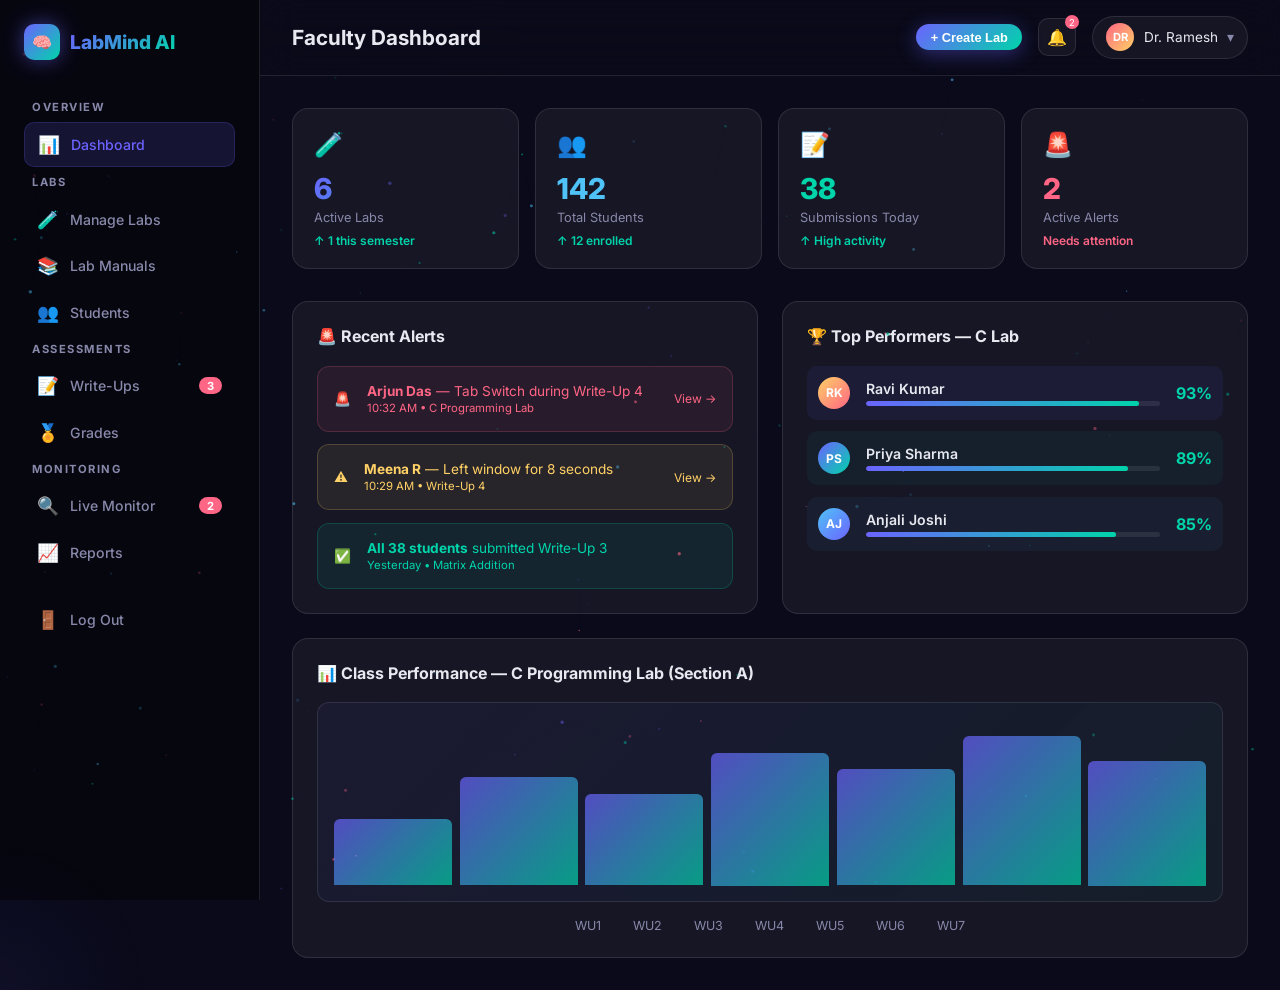
==== dashboard-faculty.html @ 8ea01bf3 "Basic look of the website created" ====
<!DOCTYPE html>
<html lang="en">
<head>
  <meta charset="UTF-8">
  <meta name="viewport" content="width=device-width, initial-scale=1.0">
  <title>Faculty Dashboard — LabMind AI</title>
  <link rel="stylesheet" href="style.css">
  <link rel="icon" href="data:image/svg+xml,<svg xmlns='http://www.w3.org/2000/svg' viewBox='0 0 100 100'><text y='.9em' font-size='90'>👨🏫</text></svg>">
</head>
<body>

<canvas id="particles-bg"></canvas>

<div class="dash-layout">
  <!-- SIDEBAR -->
  <aside class="sidebar" id="sidebar">
    <div class="sidebar-logo">
      <div class="logo-icon">🧠</div>
      <span>LabMind AI</span>
    </div>

    <div class="nav-section">
      <div class="nav-section-label">Overview</div>
      <a href="#" class="nav-item active" onclick="showPage('home')">
        <span class="icon">📊</span> Dashboard
      </a>
    </div>

    <div class="nav-section">
      <div class="nav-section-label">Labs</div>
      <a href="#" class="nav-item" onclick="showPage('labs')">
        <span class="icon">🧪</span> Manage Labs
      </a>
      <a href="#" class="nav-item" onclick="showPage('manual')">
        <span class="icon">📚</span> Lab Manuals
      </a>
      <a href="#" class="nav-item" onclick="showPage('students')">
        <span class="icon">👥</span> Students
      </a>
    </div>

    <div class="nav-section">
      <div class="nav-section-label">Assessments</div>
      <a href="#" class="nav-item" onclick="showPage('writeups')">
        <span class="icon">📝</span> Write-Ups
        <span class="nav-badge">3</span>
      </a>
      <a href="#" class="nav-item" onclick="showPage('grades')">
        <span class="icon">🏅</span> Grades
      </a>
    </div>

    <div class="nav-section">
      <div class="nav-section-label">Monitoring</div>
      <a href="#" class="nav-item" onclick="showPage('monitor')">
        <span class="icon">🔍</span> Live Monitor
        <span class="nav-badge" style="background:var(--danger)">2</span>
      </a>
      <a href="#" class="nav-item" onclick="showPage('reports')">
        <span class="icon">📈</span> Reports
      </a>
    </div>

    <div class="nav-section" style="margin-top:auto;padding-top:1rem">
      <a href="index.html" class="nav-item">
        <span class="icon">🚪</span> Log Out
      </a>
    </div>
  </aside>

  <!-- MAIN -->
  <main class="dash-main">
    <header class="dash-header">
      <div style="display:flex;align-items:center;gap:1rem">
        <h1 id="page-title">Faculty Dashboard</h1>
      </div>
      <div class="header-actions">
        <button class="btn btn-primary btn-sm" onclick="openModal('create-lab-modal')">+ Create Lab</button>
        <div class="notif-btn" onclick="showPage('monitor')">
          🔔<div class="notif-badge">2</div>
        </div>
        <div class="user-chip">
          <div class="user-avatar" style="background:linear-gradient(135deg,#ff6584,#ffd166)">DR</div>
          <span>Dr. Ramesh</span>
          <span style="color:var(--text-muted)">▾</span>
        </div>
      </div>
    </header>

    <div class="dash-content">

      <!-- PAGE: HOME -->
      <div id="page-home" class="page-section">
        <div class="stats-row">
          <div class="stat-card">
            <div class="stat-card-icon">🧪</div>
            <div class="stat-card-val gradient-text">6</div>
            <div class="stat-card-label">Active Labs</div>
            <div class="stat-card-change up">↑ 1 this semester</div>
          </div>
          <div class="stat-card">
            <div class="stat-card-icon">👥</div>
            <div class="stat-card-val" style="color:var(--info)">142</div>
            <div class="stat-card-label">Total Students</div>
            <div class="stat-card-change up">↑ 12 enrolled</div>
          </div>
          <div class="stat-card">
            <div class="stat-card-icon">📝</div>
            <div class="stat-card-val" style="color:var(--success)">38</div>
            <div class="stat-card-label">Submissions Today</div>
            <div class="stat-card-change up">↑ High activity</div>
          </div>
          <div class="stat-card">
            <div class="stat-card-icon">🚨</div>
            <div class="stat-card-val" style="color:var(--danger)">2</div>
            <div class="stat-card-label">Active Alerts</div>
            <div class="stat-card-change down">Needs attention</div>
          </div>
        </div>

        <div class="grid-2">
          <!-- Alerts -->
          <div class="card">
            <div class="card-title">🚨 Recent Alerts</div>
            <div class="alert-list">
              <div class="alert-item err" style="cursor:pointer" onclick="showPage('monitor')">
                <span>🚨</span>
                <div>
                  <strong>Arjun Das</strong> — Tab Switch during Write-Up 4<br>
                  <small>10:32 AM • C Programming Lab</small>
                </div>
                <span style="margin-left:auto;font-size:0.75rem">View →</span>
              </div>
              <div class="alert-item warn" onclick="showPage('monitor')" style="cursor:pointer">
                <span>⚠️</span>
                <div>
                  <strong>Meena R</strong> — Left window for 8 seconds<br>
                  <small>10:29 AM • Write-Up 4</small>
                </div>
                <span style="margin-left:auto;font-size:0.75rem">View →</span>
              </div>
              <div class="alert-item ok">
                <span>✅</span>
                <div>
                  <strong>All 38 students</strong> submitted Write-Up 3<br>
                  <small>Yesterday • Matrix Addition</small>
                </div>
              </div>
            </div>
          </div>

          <!-- Top Performers -->
          <div class="card">
            <div class="card-title">🏆 Top Performers — C Lab</div>
            <div style="display:flex;flex-direction:column;gap:0.7rem">
              <div style="display:flex;align-items:center;gap:1rem;padding:0.7rem;border-radius:10px;background:rgba(108,99,255,0.08)">
                <div style="width:32px;height:32px;border-radius:50%;background:linear-gradient(135deg,#ffd166,#ff6584);display:flex;align-items:center;justify-content:center;font-size:0.75rem;font-weight:700;color:#fff;flex-shrink:0">RK</div>
                <div style="flex:1">
                  <div style="font-size:0.88rem;font-weight:600">Ravi Kumar</div>
                  <div class="progress-bar" style="height:5px;margin-top:4px"><div class="progress-fill" style="width:93%"></div></div>
                </div>
                <strong style="color:var(--success)">93%</strong>
              </div>
              <div style="display:flex;align-items:center;gap:1rem;padding:0.7rem;border-radius:10px;background:rgba(0,212,170,0.05)">
                <div style="width:32px;height:32px;border-radius:50%;background:linear-gradient(135deg,#6c63ff,#00d4aa);display:flex;align-items:center;justify-content:center;font-size:0.75rem;font-weight:700;color:#fff;flex-shrink:0">PS</div>
                <div style="flex:1">
                  <div style="font-size:0.88rem;font-weight:600">Priya Sharma</div>
                  <div class="progress-bar" style="height:5px;margin-top:4px"><div class="progress-fill" style="width:89%"></div></div>
                </div>
                <strong style="color:var(--success)">89%</strong>
              </div>
              <div style="display:flex;align-items:center;gap:1rem;padding:0.7rem;border-radius:10px;background:rgba(79,195,247,0.05)">
                <div style="width:32px;height:32px;border-radius:50%;background:linear-gradient(135deg,#4fc3f7,#6c63ff);display:flex;align-items:center;justify-content:center;font-size:0.75rem;font-weight:700;color:#fff;flex-shrink:0">AJ</div>
                <div style="flex:1">
                  <div style="font-size:0.88rem;font-weight:600">Anjali Joshi</div>
                  <div class="progress-bar" style="height:5px;margin-top:4px"><div class="progress-fill" style="width:85%"></div></div>
                </div>
                <strong style="color:var(--success)">85%</strong>
              </div>
            </div>
          </div>
        </div>

        <!-- Class Chart -->
        <div class="card">
          <div class="card-title">📊 Class Performance — C Programming Lab (Section A)</div>
          <div class="chart-placeholder" id="home-chart"></div>
          <div style="display:flex;justify-content:center;gap:2rem;margin-top:1rem;font-size:0.78rem;color:var(--text-muted)">
            <span>WU1</span><span>WU2</span><span>WU3</span><span>WU4</span><span>WU5</span><span>WU6</span><span>WU7</span>
          </div>
        </div>
      </div>

      <!-- PAGE: LABS -->
      <div id="page-labs" class="page-section" style="display:none">
        <div style="display:flex;justify-content:flex-end;margin-bottom:1rem">
          <button class="btn btn-primary" onclick="openModal('create-lab-modal')">+ Create New Lab</button>
        </div>
        <div style="display:grid;grid-template-columns:repeat(auto-fill,minmax(290px,1fr));gap:1.5rem">
          <div class="lab-card">
            <div style="position:absolute;top:0;left:0;right:0;height:3px;background:linear-gradient(90deg,#6c63ff,#00d4aa)"></div>
            <div class="lab-card-icon">⚙️</div>
            <h3>C Programming Lab</h3>
            <p>Section A — 42 students enrolled</p>
            <div class="lab-card-meta">
              <span class="tag tag-green">Active</span>
              <span class="tag tag-purple">10 Programs</span>
              <span class="tag tag-blue">4 Write-Ups</span>
            </div>
            <div style="display:flex;gap:0.5rem;margin-top:0.8rem">
              <button class="btn btn-outline btn-sm" onclick="showToast('Opening lab settings...','info')">⚙️ Manage</button>
              <button class="btn btn-secondary btn-sm" onclick="showPage('monitor')">👁️ Monitor</button>
            </div>
          </div>
          <div class="lab-card">
            <div style="position:absolute;top:0;left:0;right:0;height:3px;background:linear-gradient(90deg,#00d4aa,#4fc3f7)"></div>
            <div class="lab-card-icon">🌳</div>
            <h3>Data Structures Lab</h3>
            <p>Section A — 38 students enrolled</p>
            <div class="lab-card-meta">
              <span class="tag tag-green">Active</span>
              <span class="tag tag-purple">12 Programs</span>
              <span class="tag tag-blue">3 Write-Ups</span>
            </div>
            <div style="display:flex;gap:0.5rem;margin-top:0.8rem">
              <button class="btn btn-outline btn-sm" onclick="showToast('Opening lab settings...','info')">⚙️ Manage</button>
              <button class="btn btn-secondary btn-sm" onclick="showPage('monitor')">👁️ Monitor</button>
            </div>
          </div>
          <div class="lab-card">
            <div style="position:absolute;top:0;left:0;right:0;height:3px;background:linear-gradient(90deg,#ff6584,#ffd166)"></div>
            <div class="lab-card-icon">🤖</div>
            <h3>Machine Learning Lab</h3>
            <p>Section B — 35 students enrolled</p>
            <div class="lab-card-meta">
              <span class="tag tag-yellow">Upcoming</span>
              <span class="tag tag-purple">8 Programs</span>
            </div>
            <div style="display:flex;gap:0.5rem;margin-top:0.8rem">
              <button class="btn btn-outline btn-sm" onclick="showToast('Opening lab settings...','info')">⚙️ Manage</button>
              <button class="btn btn-secondary btn-sm" onclick="showPage('monitor')">👁️ Monitor</button>
            </div>
          </div>
          <div class="lab-card" onclick="openModal('create-lab-modal')" style="border-style:dashed;display:flex;flex-direction:column;align-items:center;justify-content:center;text-align:center;min-height:200px;cursor:pointer">
            <div style="font-size:2.5rem;margin-bottom:0.8rem;opacity:0.4">+</div>
            <p style="color:var(--text-muted);font-size:0.9rem">Create New Lab</p>
          </div>
        </div>
      </div>

      <!-- PAGE: MANUAL -->
      <div id="page-manual" class="page-section" style="display:none">
        <div class="card" style="margin-bottom:1.5rem">
          <div class="card-title">📚 Lab Manual — C Programming</div>
          <div style="margin-bottom:1rem;display:flex;gap:0.8rem">
            <button class="btn btn-primary btn-sm" onclick="showToast('Upload dialog opened','info')">📤 Upload Manual PDF</button>
            <button class="btn btn-outline btn-sm" onclick="openModal('add-program-modal')">+ Add Program</button>
          </div>
          <div class="table-container">
            <table>
              <thead>
                <tr><th>#</th><th>Program Title</th><th>Objective</th><th>Test Cases</th><th>Reference</th><th>Actions</th></tr>
              </thead>
              <tbody>
                <tr>
                  <td>1</td><td>Factorial</td><td>Compute n!</td>
                  <td><span class="badge badge-success">5 cases</span></td>
                  <td><span class="badge badge-purple">Available</span></td>
                  <td><button class="btn btn-outline btn-sm" onclick="showToast('Editing program...','info')">Edit</button></td>
                </tr>
                <tr>
                  <td>2</td><td>Fibonacci Series</td><td>Print first n terms</td>
                  <td><span class="badge badge-success">4 cases</span></td>
                  <td><span class="badge badge-purple">Available</span></td>
                  <td><button class="btn btn-outline btn-sm" onclick="showToast('Editing program...','info')">Edit</button></td>
                </tr>
                <tr>
                  <td>3</td><td>Matrix Addition</td><td>Add two matrices</td>
                  <td><span class="badge badge-success">3 cases</span></td>
                  <td><span class="badge badge-purple">Available</span></td>
                  <td><button class="btn btn-outline btn-sm" onclick="showToast('Editing program...','info')">Edit</button></td>
                </tr>
                <tr>
                  <td>4</td><td>Sorting Algorithms</td><td>Bubble, Selection sort</td>
                  <td><span class="badge badge-warning">2 cases</span></td>
                  <td><span class="badge badge-purple">Available</span></td>
                  <td><button class="btn btn-outline btn-sm" onclick="showToast('Editing program...','info')">Edit</button></td>
                </tr>
              </tbody>
            </table>
          </div>
        </div>
      </div>

      <!-- PAGE: STUDENTS -->
      <div id="page-students" class="page-section" style="display:none">
        <div style="display:flex;justify-content:space-between;align-items:center;margin-bottom:1rem">
          <div style="display:flex;gap:0.5rem">
            <select class="form-control" style="width:200px" onchange="showToast('Filtering students...','info')">
              <option>All Labs</option>
              <option>C Programming Lab</option>
              <option>Data Structures Lab</option>
            </select>
          </div>
          <button class="btn btn-outline btn-sm" onclick="showToast('Exporting student data...','info')">📥 Export</button>
        </div>
        <div class="card">
          <div class="card-title">👥 Student List — All Labs</div>
          <div class="table-container">
            <table>
              <thead>
                <tr><th>Student</th><th>Roll No</th><th>Lab</th><th>Programs Done</th><th>Avg Score</th><th>Last Active</th><th>Status</th></tr>
              </thead>
              <tbody>
                <tr>
                  <td><div style="display:flex;align-items:center;gap:0.6rem">
                    <div style="width:28px;height:28px;border-radius:50%;background:var(--gradient);display:flex;align-items:center;justify-content:center;font-size:0.68rem;font-weight:700;color:#fff;flex-shrink:0">RK</div>
                    Ravi Kumar</div></td>
                  <td>CS001</td><td>C Programming</td><td>8/10</td>
                  <td><strong style="color:var(--success)">87%</strong></td>
                  <td>Today</td>
                  <td><span class="badge badge-success">Active</span></td>
                </tr>
                <tr>
                  <td><div style="display:flex;align-items:center;gap:0.6rem">
                    <div style="width:28px;height:28px;border-radius:50%;background:linear-gradient(135deg,#ff6584,#ffd166);display:flex;align-items:center;justify-content:center;font-size:0.68rem;font-weight:700;color:#fff;flex-shrink:0">PS</div>
                    Priya Sharma</div></td>
                  <td>CS002</td><td>C Programming</td><td>9/10</td>
                  <td><strong style="color:var(--success)">89%</strong></td>
                  <td>Today</td>
                  <td><span class="badge badge-success">Active</span></td>
                </tr>
                <tr>
                  <td><div style="display:flex;align-items:center;gap:0.6rem">
                    <div style="width:28px;height:28px;border-radius:50%;background:linear-gradient(135deg,#ffd166,#4fc3f7);display:flex;align-items:center;justify-content:center;font-size:0.68rem;font-weight:700;color:#fff;flex-shrink:0">AD</div>
                    Arjun Das</div></td>
                  <td>CS003</td><td>C Programming</td><td>5/10</td>
                  <td><strong style="color:var(--warning)">62%</strong></td>
                  <td>Today</td>
                  <td><span class="badge badge-danger">Alert</span></td>
                </tr>
                <tr>
                  <td><div style="display:flex;align-items:center;gap:0.6rem">
                    <div style="width:28px;height:28px;border-radius:50%;background:linear-gradient(135deg,#4fc3f7,#6c63ff);display:flex;align-items:center;justify-content:center;font-size:0.68rem;font-weight:700;color:#fff;flex-shrink:0">MR</div>
                    Meena R</div></td>
                  <td>CS004</td><td>C Programming</td><td>7/10</td>
                  <td><strong style="color:var(--warning)">74%</strong></td>
                  <td>Today</td>
                  <td><span class="badge badge-warning">Warning</span></td>
                </tr>
              </tbody>
            </table>
          </div>
        </div>
      </div>

      <!-- PAGE: WRITE-UPS -->
      <div id="page-writeups" class="page-section" style="display:none">
        <div style="display:flex;justify-content:flex-end;margin-bottom:1rem">
          <button class="btn btn-primary" onclick="openModal('create-writeup-modal')">+ Schedule Write-Up</button>
        </div>
        <div class="card">
          <div class="card-title">📝 Write-Up Management</div>
          <div class="table-container">
            <table>
              <thead>
                <tr><th>#</th><th>Title</th><th>Lab</th><th>Duration</th><th>Marks</th><th>Submissions</th><th>Status</th><th>Actions</th></tr>
              </thead>
              <tbody>
                <tr>
                  <td>1</td><td>Factorial Program</td><td>C Programming</td><td>15 min</td><td>10</td>
                  <td>42/42</td><td><span class="badge badge-success">Completed</span></td>
                  <td><button class="btn btn-outline btn-sm" onclick="showPage('grades')">Results</button></td>
                </tr>
                <tr>
                  <td>2</td><td>Fibonacci Series</td><td>C Programming</td><td>15 min</td><td>10</td>
                  <td>41/42</td><td><span class="badge badge-success">Completed</span></td>
                  <td><button class="btn btn-outline btn-sm" onclick="showPage('grades')">Results</button></td>
                </tr>
                <tr>
                  <td>3</td><td>Matrix Addition</td><td>C Programming</td><td>20 min</td><td>10</td>
                  <td>38/42</td><td><span class="badge badge-success">Completed</span></td>
                  <td><button class="btn btn-outline btn-sm" onclick="showPage('grades')">Results</button></td>
                </tr>
                <tr>
                  <td>4</td><td>Sorting Algorithms</td><td>C Programming</td><td>20 min</td><td>10</td>
                  <td>15/42</td><td><span class="badge badge-danger">Live Now 🔴</span></td>
                  <td><button class="btn btn-danger btn-sm" onclick="showPage('monitor')">Monitor</button></td>
                </tr>
              </tbody>
            </table>
          </div>
        </div>
      </div>

      <!-- PAGE: GRADES -->
      <div id="page-grades" class="page-section" style="display:none">
        <div class="stats-row" style="margin-bottom:1.5rem">
          <div class="stat-card">
            <div class="stat-card-icon">📊</div>
            <div class="stat-card-val gradient-text">78%</div>
            <div class="stat-card-label">Class Average</div>
          </div>
          <div class="stat-card">
            <div class="stat-card-icon">🏆</div>
            <div class="stat-card-val" style="color:var(--success)">9.3</div>
            <div class="stat-card-label">Highest Score</div>
          </div>
          <div class="stat-card">
            <div class="stat-card-icon">📉</div>
            <div class="stat-card-val" style="color:var(--danger)">4.1</div>
            <div class="stat-card-label">Lowest Score</div>
          </div>
          <div class="stat-card">
            <div class="stat-card-icon">✅</div>
            <div class="stat-card-val" style="color:var(--info)">38</div>
            <div class="stat-card-label">Total Graded</div>
          </div>
        </div>
        <div class="card">
          <div class="card-title" style="justify-content:space-between">
            🏅 Grade Sheet — Write-Up 3
            <button class="btn btn-outline btn-sm" onclick="showToast('Exporting grades...','info')">📥 Export CSV</button>
          </div>
          <div class="table-container">
            <table>
              <thead>
                <tr><th>Student</th><th>Roll No</th><th>Compilation</th><th>Output</th><th>Logic</th><th>Total</th><th>Grade</th></tr>
              </thead>
              <tbody>
                <tr>
                  <td>Ravi Kumar</td><td>CS001</td>
                  <td><span class="badge badge-success">3/3</span></td>
                  <td><span class="badge badge-success">4/4</span></td>
                  <td><span class="badge badge-success">3/3</span></td>
                  <td><strong style="color:var(--success)">10/10</strong></td>
                  <td><span class="badge badge-success">A+</span></td>
                </tr>
                <tr>
                  <td>Priya Sharma</td><td>CS002</td>
                  <td><span class="badge badge-success">3/3</span></td>
                  <td><span class="badge badge-success">3/4</span></td>
                  <td><span class="badge badge-success">3/3</span></td>
                  <td><strong style="color:var(--success)">9/10</strong></td>
                  <td><span class="badge badge-success">A</span></td>
                </tr>
                <tr>
                  <td>Arjun Das</td><td>CS003</td>
                  <td><span class="badge badge-warning">2/3</span></td>
                  <td><span class="badge badge-warning">2/4</span></td>
                  <td><span class="badge badge-warning">2/3</span></td>
                  <td><strong style="color:var(--warning)">6/10</strong></td>
                  <td><span class="badge badge-warning">C</span></td>
                </tr>
                <tr>
                  <td>Meena R</td><td>CS004</td>
                  <td><span class="badge badge-success">3/3</span></td>
                  <td><span class="badge badge-success">3/4</span></td>
                  <td><span class="badge badge-warning">2/3</span></td>
                  <td><strong>8/10</strong></td>
                  <td><span class="badge badge-info">B+</span></td>
                </tr>
              </tbody>
            </table>
          </div>
        </div>
      </div>

      <!-- PAGE: MONITOR -->
      <div id="page-monitor" class="page-section" style="display:none">
        <div class="exam-banner">
          <div class="exam-banner-dot"></div>
          <strong>Write-Up 4 IN PROGRESS</strong> — Sorting Algorithms &nbsp;|&nbsp;
          <span style="color:var(--warning)" id="faculty-timer">⏱ 14:20 remaining</span>
          <span style="margin-left:auto">15/42 submitted</span>
        </div>

        <div class="stats-row" style="margin-bottom:1.5rem">
          <div class="stat-card">
            <div class="stat-card-icon">🟢</div>
            <div class="stat-card-val" style="color:var(--success)">42</div>
            <div class="stat-card-label">Online Now</div>
          </div>
          <div class="stat-card">
            <div class="stat-card-icon">✅</div>
            <div class="stat-card-val" style="color:var(--info)">15</div>
            <div class="stat-card-label">Submitted</div>
          </div>
          <div class="stat-card">
            <div class="stat-card-icon">🚨</div>
            <div class="stat-card-val" style="color:var(--danger)">2</div>
            <div class="stat-card-label">Alerts</div>
          </div>
          <div class="stat-card">
            <div class="stat-card-icon">⌨️</div>
            <div class="stat-card-val" style="color:var(--primary)">25</div>
            <div class="stat-card-label">Coding Now</div>
          </div>
        </div>

        <div class="grid-2">
          <div class="card">
            <div class="card-title">🚨 Activity Alerts</div>
            <div class="alert-list">
              <div class="alert-item err">
                <span>🚨</span>
                <div>
                  <strong>Arjun Das (CS003)</strong><br>
                  Tab switch detected — 3 times<br>
                  <small>10:32 AM, 10:35 AM, 10:41 AM</small>
                </div>
                <div style="margin-left:auto;display:flex;gap:0.4rem;flex-direction:column">
                  <button class="btn btn-danger btn-sm" onclick="showToast('Warning sent to Arjun Das','info')">Warn</button>
                  <button class="btn btn-outline btn-sm" onclick="showToast('Dismissed alert','info')">Dismiss</button>
                </div>
              </div>
              <div class="alert-item warn">
                <span>⚠️</span>
                <div>
                  <strong>Meena R (CS004)</strong><br>
                  Left exam window — 8 seconds<br>
                  <small>10:29 AM</small>
                </div>
                <div style="margin-left:auto;display:flex;gap:0.4rem;flex-direction:column">
                  <button class="btn btn-outline btn-sm" onclick="showToast('Dismissed alert','info')">Dismiss</button>
                </div>
              </div>
            </div>
          </div>

          <div class="card">
            <div class="card-title">👁️ Live Student Status</div>
            <div style="display:flex;flex-direction:column;gap:0.6rem;max-height:280px;overflow-y:auto">
              <div style="display:flex;align-items:center;gap:0.8rem;padding:0.6rem;border-radius:8px;background:rgba(0,212,170,0.06)">
                <div style="width:8px;height:8px;border-radius:50%;background:#00d4aa;flex-shrink:0;animation:blink 2s infinite"></div>
                <span style="font-size:0.85rem">Ravi Kumar</span>
                <span class="badge badge-success" style="margin-left:auto">Coding</span>
              </div>
              <div style="display:flex;align-items:center;gap:0.8rem;padding:0.6rem;border-radius:8px;background:rgba(79,195,247,0.06)">
                <div style="width:8px;height:8px;border-radius:50%;background:#4fc3f7;flex-shrink:0"></div>
                <span style="font-size:0.85rem">Priya Sharma</span>
                <span class="badge badge-info" style="margin-left:auto">Submitted</span>
              </div>
              <div style="display:flex;align-items:center;gap:0.8rem;padding:0.6rem;border-radius:8px;background:rgba(255,101,132,0.06)">
                <div style="width:8px;height:8px;border-radius:50%;background:#ff6584;flex-shrink:0;animation:blink 0.5s infinite"></div>
                <span style="font-size:0.85rem">Arjun Das</span>
                <span class="badge badge-danger" style="margin-left:auto">⚠ Alert</span>
              </div>
              <div style="display:flex;align-items:center;gap:0.8rem;padding:0.6rem;border-radius:8px;background:rgba(255,209,102,0.06)">
                <div style="width:8px;height:8px;border-radius:50%;background:#ffd166;flex-shrink:0"></div>
                <span style="font-size:0.85rem">Meena R</span>
                <span class="badge badge-warning" style="margin-left:auto">Coding</span>
              </div>
              <div style="display:flex;align-items:center;gap:0.8rem;padding:0.6rem;border-radius:8px;background:rgba(0,212,170,0.06)">
                <div style="width:8px;height:8px;border-radius:50%;background:#00d4aa;flex-shrink:0;animation:blink 2.5s infinite"></div>
                <span style="font-size:0.85rem">Anjali Joshi</span>
                <span class="badge badge-success" style="margin-left:auto">Coding</span>
              </div>
            </div>
          </div>
        </div>
      </div>

      <!-- PAGE: REPORTS -->
      <div id="page-reports" class="page-section" style="display:none">
        <div class="grid-2">
          <div class="card">
            <div class="card-title">📊 Lab-wise Summary</div>
            <div style="display:flex;flex-direction:column;gap:0.9rem">
              <div class="progress-item">
                <span class="progress-label" style="min-width:150px">C Programming</span>
                <div class="progress-bar"><div class="progress-fill" style="width:78%"></div></div>
                <span class="progress-pct">78%</span>
              </div>
              <div class="progress-item">
                <span class="progress-label" style="min-width:150px">Data Structures</span>
                <div class="progress-bar"><div class="progress-fill" style="width:65%"></div></div>
                <span class="progress-pct">65%</span>
              </div>
              <div class="progress-item">
                <span class="progress-label" style="min-width:150px">ML Lab</span>
                <div class="progress-bar"><div class="progress-fill" style="width:72%"></div></div>
                <span class="progress-pct">72%</span>
              </div>
              <div class="progress-item">
                <span class="progress-label" style="min-width:150px">Full Stack</span>
                <div class="progress-bar"><div class="progress-fill" style="width:81%"></div></div>
                <span class="progress-pct">81%</span>
              </div>
            </div>
          </div>
          <div class="card">
            <div class="card-title">🔍 Common Errors in Class</div>
            <div style="display:flex;flex-direction:column;gap:0.7rem">
              <div style="display:flex;justify-content:space-between;align-items:center;padding:0.7rem;background:rgba(255,101,132,0.07);border-radius:8px">
                <span style="font-size:0.88rem">Missing Semicolon</span>
                <span style="font-weight:700;color:var(--danger)">34 times</span>
              </div>
              <div style="display:flex;justify-content:space-between;align-items:center;padding:0.7rem;background:rgba(255,209,102,0.07);border-radius:8px">
                <span style="font-size:0.88rem">Undeclared Variable</span>
                <span style="font-weight:700;color:var(--warning)">21 times</span>
              </div>
              <div style="display:flex;justify-content:space-between;align-items:center;padding:0.7rem;background:rgba(79,195,247,0.07);border-radius:8px">
                <span style="font-size:0.88rem">Missing Header</span>
                <span style="font-weight:700;color:var(--info)">15 times</span>
              </div>
              <div style="display:flex;justify-content:space-between;align-items:center;padding:0.7rem;background:rgba(108,99,255,0.07);border-radius:8px">
                <span style="font-size:0.88rem">Type Mismatch</span>
                <span style="font-weight:700;color:var(--primary)">9 times</span>
              </div>
            </div>
          </div>
        </div>
        <div class="card" style="margin-top:1.5rem">
          <div class="card-title" style="justify-content:space-between">
            📈 Semester Progress
            <button class="btn btn-outline btn-sm" onclick="showToast('Generating full report PDF...','info')">📥 Download Report</button>
          </div>
          <div class="chart-placeholder" id="reports-chart"></div>
        </div>
      </div>

    </div>
  </main>
</div>

<!-- CREATE LAB MODAL -->
<div class="modal-overlay" id="create-lab-modal">
  <div class="modal">
    <div class="modal-header">
      <h2>🧪 Create New Lab</h2>
      <button class="modal-close" onclick="closeModal('create-lab-modal')">✕</button>
    </div>
    <div class="form-group">
      <label>Lab Name</label>
      <input type="text" class="form-control" placeholder="e.g. C Programming Lab — Section A">
    </div>
    <div class="form-row">
      <div class="form-group">
        <label>Subject</label>
        <input type="text" class="form-control" placeholder="C Programming">
      </div>
      <div class="form-group">
        <label>Section</label>
        <input type="text" class="form-control" placeholder="Section A">
      </div>
    </div>
    <div class="form-group">
      <label>Semester</label>
      <select class="form-control">
        <option>Semester 1</option><option>Semester 2</option><option>Semester 3</option>
        <option>Semester 4</option><option>Semester 5</option><option>Semester 6</option>
      </select>
    </div>
    <div style="display:flex;gap:0.8rem;justify-content:flex-end;margin-top:1rem">
      <button class="btn btn-outline" onclick="closeModal('create-lab-modal')">Cancel</button>
      <button class="btn btn-primary" onclick="closeModal('create-lab-modal');showToast('Lab created successfully!','success')">Create Lab</button>
    </div>
  </div>
</div>

<!-- CREATE WRITE-UP MODAL -->
<div class="modal-overlay" id="create-writeup-modal">
  <div class="modal">
    <div class="modal-header">
      <h2>📝 Schedule Write-Up</h2>
      <button class="modal-close" onclick="closeModal('create-writeup-modal')">✕</button>
    </div>
    <div class="form-group">
      <label>Write-Up Title</label>
      <input type="text" class="form-control" placeholder="e.g. Sorting Algorithms">
    </div>
    <div class="form-group">
      <label>Select Lab</label>
      <select class="form-control">
        <option>C Programming Lab — Section A</option>
        <option>Data Structures Lab — Section A</option>
      </select>
    </div>
    <div class="form-row">
      <div class="form-group">
        <label>Duration (minutes)</label>
        <input type="number" class="form-control" value="20">
      </div>
      <div class="form-group">
        <label>Total Marks</label>
        <input type="number" class="form-control" value="10">
      </div>
    </div>
    <div class="form-group">
      <label>Schedule Date & Time</label>
      <input type="datetime-local" class="form-control">
    </div>
    <div style="display:flex;gap:0.8rem;justify-content:flex-end;margin-top:1rem">
      <button class="btn btn-outline" onclick="closeModal('create-writeup-modal')">Cancel</button>
      <button class="btn btn-primary" onclick="closeModal('create-writeup-modal');showToast('Write-Up scheduled!','success')">Schedule</button>
    </div>
  </div>
</div>

<!-- ADD PROGRAM MODAL -->
<div class="modal-overlay" id="add-program-modal">
  <div class="modal">
    <div class="modal-header">
      <h2>➕ Add Program to Manual</h2>
      <button class="modal-close" onclick="closeModal('add-program-modal')">✕</button>
    </div>
    <div class="form-group">
      <label>Program Title</label>
      <input type="text" class="form-control" placeholder="e.g. Factorial">
    </div>
    <div class="form-group">
      <label>Objective</label>
      <input type="text" class="form-control" placeholder="Brief objective of the program">
    </div>
    <div class="form-group">
      <label>Reference Solution (optional)</label>
      <textarea class="form-control" rows="5" placeholder="#include <stdio.h>&#10;...&#10;" style="font-family:'JetBrains Mono',monospace;font-size:0.82rem;resize:vertical"></textarea>
    </div>
    <div style="display:flex;gap:0.8rem;justify-content:flex-end;margin-top:1rem">
      <button class="btn btn-outline" onclick="closeModal('add-program-modal')">Cancel</button>
      <button class="btn btn-primary" onclick="closeModal('add-program-modal');showToast('Program added to manual!','success')">Add Program</button>
    </div>
  </div>
</div>

<div id="toast-container"></div>
<script src="app.js"></script>
</body>
</html>
---- style.css ----
@import url('https://fonts.googleapis.com/css2?family=Inter:wght@300;400;500;600;700;800;900&family=JetBrains+Mono:wght@400;600&display=swap');

:root {
  --primary: #6c63ff;
  --primary-dark: #4a43cc;
  --secondary: #00d4aa;
  --accent: #ff6584;
  --bg-dark: #0a0a1a;
  --bg-card: rgba(255,255,255,0.05);
  --bg-card-hover: rgba(255,255,255,0.09);
  --border: rgba(255,255,255,0.1);
  --text: #e8e8f0;
  --text-muted: #8888aa;
  --success: #00d4aa;
  --warning: #ffd166;
  --danger: #ff6584;
  --info: #4fc3f7;
  --gradient: linear-gradient(135deg, #6c63ff, #00d4aa);
  --gradient-warm: linear-gradient(135deg, #ff6584, #ffd166);
  --shadow: 0 8px 32px rgba(108,99,255,0.2);
}

* { margin: 0; padding: 0; box-sizing: border-box; }

html { scroll-behavior: smooth; }

body {
  font-family: 'Inter', sans-serif;
  background: var(--bg-dark);
  color: var(--text);
  overflow-x: hidden;
}

/* Scrollbar */
::-webkit-scrollbar { width: 6px; }
::-webkit-scrollbar-track { background: #111; }
::-webkit-scrollbar-thumb { background: var(--primary); border-radius: 3px; }

/* ── Particles BG ── */
#particles-bg {
  position: fixed; inset: 0;
  pointer-events: none; z-index: 0;
}

/* ── NAV ── */
.navbar {
  position: fixed; top: 0; left: 0; right: 0; z-index: 1000;
  display: flex; align-items: center; justify-content: space-between;
  padding: 1rem 2rem;
  background: rgba(10,10,26,0.8);
  backdrop-filter: blur(20px);
  border-bottom: 1px solid var(--border);
  transition: all 0.3s;
}
.navbar.scrolled { padding: 0.6rem 2rem; box-shadow: var(--shadow); }

.logo {
  display: flex; align-items: center; gap: 0.6rem;
  font-size: 1.4rem; font-weight: 800;
  background: var(--gradient); -webkit-background-clip: text;
  -webkit-text-fill-color: transparent; background-clip: text;
  text-decoration: none;
}
.logo-icon {
  width: 36px; height: 36px;
  background: var(--gradient); border-radius: 10px;
  display: flex; align-items: center; justify-content: center;
  font-size: 1rem; color: #fff;
  box-shadow: 0 0 20px rgba(108,99,255,0.5);
  animation: pulse-glow 2s ease-in-out infinite;
}
@keyframes pulse-glow {
  0%,100% { box-shadow: 0 0 20px rgba(108,99,255,0.5); }
  50% { box-shadow: 0 0 35px rgba(108,99,255,0.8), 0 0 60px rgba(108,99,255,0.3); }
}

.nav-links { display: flex; align-items: center; gap: 2rem; list-style: none; }
.nav-links a {
  color: var(--text-muted); text-decoration: none; font-size: 0.9rem;
  font-weight: 500; transition: color 0.3s; position: relative;
}
.nav-links a::after {
  content: ''; position: absolute; bottom: -4px; left: 0; width: 0; height: 2px;
  background: var(--gradient); border-radius: 2px; transition: width 0.3s;
}
.nav-links a:hover { color: var(--text); }
.nav-links a:hover::after { width: 100%; }

.btn {
  padding: 0.55rem 1.4rem; border-radius: 50px; font-weight: 600;
  font-size: 0.9rem; cursor: pointer; border: none;
  transition: all 0.3s; text-decoration: none; display: inline-flex;
  align-items: center; gap: 0.4rem; position: relative; overflow: hidden;
}
.btn::before {
  content: ''; position: absolute; inset: 0; background: rgba(255,255,255,0.1);
  transform: translateX(-100%); transition: transform 0.3s;
}
.btn:hover::before { transform: translateX(0); }
.btn-primary { background: var(--gradient); color: #fff; box-shadow: 0 4px 20px rgba(108,99,255,0.4); }
.btn-primary:hover { transform: translateY(-2px); box-shadow: 0 8px 30px rgba(108,99,255,0.6); }
.btn-outline { background: transparent; color: var(--text); border: 1px solid var(--border); }
.btn-outline:hover { border-color: var(--primary); color: var(--primary); transform: translateY(-2px); }
.btn-secondary { background: rgba(0,212,170,0.15); color: var(--secondary); border: 1px solid rgba(0,212,170,0.3); }
.btn-secondary:hover { background: rgba(0,212,170,0.25); transform: translateY(-2px); }
.btn-danger { background: rgba(255,101,132,0.15); color: var(--danger); border: 1px solid rgba(255,101,132,0.3); }
.btn-sm { padding: 0.35rem 0.9rem; font-size: 0.8rem; }
.btn-lg { padding: 0.9rem 2.2rem; font-size: 1rem; }

/* ── HERO ── */
.hero {
  min-height: 100vh; display: flex; align-items: center;
  padding: 8rem 2rem 4rem; position: relative; z-index: 1;
}
.hero-content { max-width: 1200px; margin: 0 auto; display: grid;
  grid-template-columns: 1fr 1fr; gap: 4rem; align-items: center; }

.hero-badge {
  display: inline-flex; align-items: center; gap: 0.5rem;
  padding: 0.4rem 1rem; border-radius: 50px;
  background: rgba(108,99,255,0.15); border: 1px solid rgba(108,99,255,0.3);
  color: var(--primary); font-size: 0.8rem; font-weight: 600;
  margin-bottom: 1.5rem; animation: float 3s ease-in-out infinite;
}
@keyframes float { 0%,100% { transform: translateY(0); } 50% { transform: translateY(-6px); } }

.hero-title {
  font-size: clamp(2.5rem, 5vw, 4rem); font-weight: 900;
  line-height: 1.1; margin-bottom: 1.5rem;
}
.gradient-text {
  background: var(--gradient); -webkit-background-clip: text;
  -webkit-text-fill-color: transparent; background-clip: text;
}
.hero-subtitle {
  color: var(--text-muted); font-size: 1.1rem; line-height: 1.7;
  margin-bottom: 2.5rem; max-width: 480px;
}
.hero-actions { display: flex; gap: 1rem; flex-wrap: wrap; margin-bottom: 3rem; }

.hero-stats { display: flex; gap: 2rem; }
.stat-item { text-align: center; }
.stat-num { font-size: 1.8rem; font-weight: 800; background: var(--gradient);
  -webkit-background-clip: text; -webkit-text-fill-color: transparent; background-clip: text; }
.stat-label { font-size: 0.75rem; color: var(--text-muted); font-weight: 500; }

/* Hero Visual */
.hero-visual { position: relative; }
.hero-card {
  background: rgba(255,255,255,0.04); border: 1px solid var(--border);
  border-radius: 20px; padding: 1.5rem;
  backdrop-filter: blur(20px);
  box-shadow: 0 20px 60px rgba(0,0,0,0.4);
  animation: float-card 4s ease-in-out infinite;
}
@keyframes float-card { 0%,100% { transform: translateY(0) rotate(0deg); } 50% { transform: translateY(-12px) rotate(1deg); } }

.card-header { display: flex; align-items: center; gap: 0.5rem; margin-bottom: 1rem; }
.dot { width: 10px; height: 10px; border-radius: 50%; }
.dot.red { background: #ff5f57; }
.dot.yellow { background: #febc2e; }
.dot.green { background: #28c840; }
.card-title-bar { flex: 1; background: rgba(255,255,255,0.06); border-radius: 4px;
  height: 20px; margin-left: 0.5rem; }

.code-block {
  font-family: 'JetBrains Mono', monospace; font-size: 0.8rem;
  background: rgba(0,0,0,0.3); border-radius: 10px; padding: 1rem;
  border: 1px solid rgba(255,255,255,0.06); margin-bottom: 1rem;
  line-height: 1.8;
}
.line-num { color: #555; margin-right: 1rem; user-select: none; }
.kw { color: #c792ea; }
.fn { color: #82aaff; }
.str { color: #c3e88d; }
.cm { color: #546e7a; }
.num { color: #f78c6c; }

.error-panel {
  background: rgba(255,101,132,0.08); border: 1px solid rgba(255,101,132,0.2);
  border-radius: 10px; padding: 0.8rem 1rem;
}
.error-header { display: flex; align-items: center; gap: 0.5rem;
  color: var(--danger); font-size: 0.8rem; font-weight: 600; margin-bottom: 0.5rem; }
.ai-suggestion {
  background: rgba(0,212,170,0.08); border: 1px solid rgba(0,212,170,0.2);
  border-radius: 8px; padding: 0.6rem 0.8rem;
  color: var(--text-muted); font-size: 0.78rem; line-height: 1.6; margin-top: 0.5rem;
}
.ai-suggestion strong { color: var(--secondary); }

.floating-chip {
  position: absolute; padding: 0.4rem 0.9rem; border-radius: 20px;
  font-size: 0.75rem; font-weight: 600; backdrop-filter: blur(10px);
  border: 1px solid var(--border); animation: float 3s ease-in-out infinite;
}
.chip1 { top: -20px; right: 20px; background: rgba(108,99,255,0.2); color: var(--primary); animation-delay: 0.5s; }
.chip2 { bottom: 30px; left: -30px; background: rgba(0,212,170,0.2); color: var(--secondary); animation-delay: 1s; }
.chip3 { top: 50%; right: -40px; background: rgba(255,101,132,0.2); color: var(--danger); animation-delay: 1.5s; }

/* ── SECTIONS ── */
.section { padding: 6rem 2rem; position: relative; z-index: 1; }
.section-center { text-align: center; max-width: 600px; margin: 0 auto 4rem; }
.section-tag {
  display: inline-block; padding: 0.3rem 1rem; border-radius: 50px;
  background: rgba(108,99,255,0.1); border: 1px solid rgba(108,99,255,0.2);
  color: var(--primary); font-size: 0.8rem; font-weight: 600; margin-bottom: 1rem;
}
.section-title { font-size: clamp(1.8rem, 3vw, 2.8rem); font-weight: 800; margin-bottom: 1rem; }
.section-sub { color: var(--text-muted); font-size: 1rem; line-height: 1.7; }

/* ── FEATURES GRID ── */
.features-grid {
  display: grid; grid-template-columns: repeat(auto-fit, minmax(300px,1fr));
  gap: 1.5rem; max-width: 1200px; margin: 0 auto;
}
.feature-card {
  background: var(--bg-card); border: 1px solid var(--border);
  border-radius: 20px; padding: 2rem; position: relative; overflow: hidden;
  transition: all 0.4s; cursor: default;
}
.feature-card::before {
  content: ''; position: absolute; inset: 0;
  background: var(--gradient); opacity: 0; transition: opacity 0.4s;
  border-radius: 20px;
}
.feature-card:hover { transform: translateY(-8px); border-color: rgba(108,99,255,0.4);
  box-shadow: 0 20px 50px rgba(108,99,255,0.2); }
.feature-card:hover::before { opacity: 0.04; }

.feature-icon {
  width: 56px; height: 56px; border-radius: 16px;
  display: flex; align-items: center; justify-content: center;
  font-size: 1.5rem; margin-bottom: 1.2rem; position: relative; z-index: 1;
}
.feature-card h3 { font-size: 1.1rem; font-weight: 700; margin-bottom: 0.6rem; position: relative; z-index: 1; }
.feature-card p { color: var(--text-muted); font-size: 0.9rem; line-height: 1.6; position: relative; z-index: 1; }

/* ── HOW IT WORKS ── */
.steps-grid {
  display: grid; grid-template-columns: repeat(auto-fit, minmax(220px,1fr));
  gap: 2rem; max-width: 1100px; margin: 0 auto; position: relative;
}
.step-card {
  text-align: center; padding: 2rem 1.5rem;
  background: var(--bg-card); border: 1px solid var(--border);
  border-radius: 20px; transition: all 0.4s;
  animation: fade-up 0.6s ease both;
}
.step-card:hover { transform: translateY(-6px); border-color: rgba(0,212,170,0.3);
  box-shadow: 0 15px 40px rgba(0,212,170,0.15); }
@keyframes fade-up { from { opacity:0; transform: translateY(30px); } to { opacity:1; transform: translateY(0); } }

.step-num {
  width: 56px; height: 56px; border-radius: 50%; margin: 0 auto 1.2rem;
  display: flex; align-items: center; justify-content: center;
  font-size: 1.3rem; font-weight: 800;
  background: var(--gradient); color: #fff;
  box-shadow: 0 0 25px rgba(108,99,255,0.4);
}
.step-card h3 { font-size: 1rem; font-weight: 700; margin-bottom: 0.5rem; }
.step-card p { color: var(--text-muted); font-size: 0.85rem; line-height: 1.6; }

/* ── DASHBOARD PREVIEW ── */
.dashboard-preview {
  max-width: 1100px; margin: 0 auto;
  background: var(--bg-card); border: 1px solid var(--border);
  border-radius: 24px; overflow: hidden;
  box-shadow: 0 30px 80px rgba(0,0,0,0.5);
}
.preview-tabs {
  display: flex; gap: 0.5rem; padding: 1rem 1.5rem;
  background: rgba(0,0,0,0.3); border-bottom: 1px solid var(--border);
}
.preview-tab {
  padding: 0.4rem 1rem; border-radius: 8px; font-size: 0.85rem;
  font-weight: 600; cursor: pointer; transition: all 0.3s;
  color: var(--text-muted);
}
.preview-tab.active { background: var(--primary); color: #fff; }
.preview-body { padding: 2rem; display: none; }
.preview-body.active { display: block; animation: fade-in 0.4s ease; }
@keyframes fade-in { from { opacity:0; } to { opacity:1; } }

/* Mini Dashboard Grid */
.mini-dash-grid {
  display: grid; grid-template-columns: repeat(4,1fr);
  gap: 1rem; margin-bottom: 1.5rem;
}
.mini-stat {
  background: rgba(255,255,255,0.04); border: 1px solid var(--border);
  border-radius: 12px; padding: 1rem; text-align: center;
}
.mini-stat-val { font-size: 1.6rem; font-weight: 800; }
.mini-stat-label { font-size: 0.75rem; color: var(--text-muted); margin-top: 0.2rem; }

.progress-list { display: flex; flex-direction: column; gap: 0.8rem; }
.progress-item { display: flex; align-items: center; gap: 1rem; }
.progress-label { min-width: 140px; font-size: 0.85rem; }
.progress-bar { flex: 1; height: 8px; background: rgba(255,255,255,0.08); border-radius: 4px; overflow: hidden; }
.progress-fill { height: 100%; border-radius: 4px; background: var(--gradient); transition: width 1.5s ease; }
.progress-pct { min-width: 40px; font-size: 0.8rem; font-weight: 600; text-align: right; }

/* Activity Log */
.activity-log { display: flex; flex-direction: column; gap: 0.6rem; }
.activity-item {
  display: flex; align-items: center; gap: 1rem; padding: 0.8rem 1rem;
  background: rgba(255,255,255,0.03); border: 1px solid var(--border);
  border-radius: 10px; font-size: 0.85rem;
}
.activity-dot { width: 8px; height: 8px; border-radius: 50%; flex-shrink: 0; }
.activity-time { margin-left: auto; color: var(--text-muted); font-size: 0.78rem; }

/* Alert Item */
.alert-list { display: flex; flex-direction: column; gap: 0.8rem; }
.alert-item {
  display: flex; align-items: center; gap: 1rem; padding: 1rem;
  border-radius: 12px; font-size: 0.85rem; border: 1px solid;
}
.alert-item.warn { background: rgba(255,209,102,0.08); border-color: rgba(255,209,102,0.2); color: var(--warning); }
.alert-item.err { background: rgba(255,101,132,0.08); border-color: rgba(255,101,132,0.2); color: var(--danger); }
.alert-item.ok { background: rgba(0,212,170,0.08); border-color: rgba(0,212,170,0.2); color: var(--success); }

/* ── TESTIMONIALS ── */
.testimonials-grid {
  display: grid; grid-template-columns: repeat(auto-fit,minmax(280px,1fr));
  gap: 1.5rem; max-width: 1000px; margin: 0 auto;
}
.testimonial-card {
  background: var(--bg-card); border: 1px solid var(--border);
  border-radius: 20px; padding: 1.8rem; transition: all 0.3s;
}
.testimonial-card:hover { transform: translateY(-4px); box-shadow: 0 15px 40px rgba(0,0,0,0.3); }
.stars { color: var(--warning); font-size: 0.9rem; margin-bottom: 1rem; letter-spacing: 2px; }
.testimonial-card p { color: var(--text-muted); font-size: 0.9rem; line-height: 1.7; margin-bottom: 1.2rem; font-style: italic; }
.t-author { display: flex; align-items: center; gap: 0.8rem; }
.t-avatar {
  width: 40px; height: 40px; border-radius: 50%;
  display: flex; align-items: center; justify-content: center;
  font-weight: 700; font-size: 0.9rem; color: #fff;
}
.t-name { font-weight: 600; font-size: 0.9rem; }
.t-role { color: var(--text-muted); font-size: 0.78rem; }

/* ── CTA ── */
.cta-section {
  text-align: center; padding: 6rem 2rem; position: relative; z-index: 1;
}
.cta-box {
  max-width: 700px; margin: 0 auto; padding: 4rem 3rem;
  background: linear-gradient(135deg, rgba(108,99,255,0.15), rgba(0,212,170,0.1));
  border: 1px solid rgba(108,99,255,0.3); border-radius: 30px;
  position: relative; overflow: hidden;
}
.cta-box::before {
  content: ''; position: absolute; top: -50%; left: -50%;
  width: 200%; height: 200%;
  background: radial-gradient(circle, rgba(108,99,255,0.1) 0%, transparent 60%);
  animation: rotate-bg 10s linear infinite;
}
@keyframes rotate-bg { from { transform: rotate(0); } to { transform: rotate(360deg); } }
.cta-box h2 { font-size: 2.2rem; font-weight: 800; margin-bottom: 1rem; position: relative; z-index: 1; }
.cta-box p { color: var(--text-muted); margin-bottom: 2rem; position: relative; z-index: 1; }
.cta-actions { display: flex; gap: 1rem; justify-content: center; flex-wrap: wrap; position: relative; z-index: 1; }

/* ── FOOTER ── */
footer {
  background: rgba(0,0,0,0.4); border-top: 1px solid var(--border);
  padding: 3rem 2rem 2rem; position: relative; z-index: 1;
}
.footer-content { max-width: 1200px; margin: 0 auto;
  display: grid; grid-template-columns: 2fr 1fr 1fr 1fr; gap: 3rem; margin-bottom: 2rem; }
.footer-brand p { color: var(--text-muted); font-size: 0.88rem; line-height: 1.7; margin-top: 0.8rem; }
.footer-col h4 { font-size: 0.9rem; font-weight: 700; margin-bottom: 1rem; color: var(--text); }
.footer-col ul { list-style: none; display: flex; flex-direction: column; gap: 0.5rem; }
.footer-col a { color: var(--text-muted); text-decoration: none; font-size: 0.85rem; transition: color 0.3s; }
.footer-col a:hover { color: var(--primary); }
.footer-bottom { border-top: 1px solid var(--border); padding-top: 1.5rem;
  display: flex; justify-content: space-between; align-items: center;
  color: var(--text-muted); font-size: 0.82rem; max-width: 1200px; margin: 0 auto; }

/* ── DASHBOARD PAGES ── */
.dash-layout { display: flex; min-height: 100vh; }

.sidebar {
  width: 260px; flex-shrink: 0;
  background: rgba(0,0,0,0.4); border-right: 1px solid var(--border);
  padding: 1.5rem; position: fixed; top: 0; left: 0; bottom: 0;
  overflow-y: auto; z-index: 100; transition: transform 0.3s;
}
.sidebar-logo { display: flex; align-items: center; gap: 0.6rem; margin-bottom: 2.5rem; }
.sidebar-logo span {
  font-size: 1.2rem; font-weight: 800;
  background: var(--gradient); -webkit-background-clip: text;
  -webkit-text-fill-color: transparent; background-clip: text;
}

.nav-section { margin-bottom: 0.5rem; }
.nav-section-label {
  font-size: 0.7rem; font-weight: 700; text-transform: uppercase;
  letter-spacing: 1.5px; color: var(--text-muted); margin-bottom: 0.5rem;
  padding: 0 0.5rem;
}
.nav-item {
  display: flex; align-items: center; gap: 0.8rem;
  padding: 0.7rem 0.8rem; border-radius: 10px; cursor: pointer;
  transition: all 0.3s; color: var(--text-muted); font-size: 0.88rem;
  font-weight: 500; margin-bottom: 0.2rem; text-decoration: none;
}
.nav-item:hover { background: rgba(255,255,255,0.05); color: var(--text); }
.nav-item.active { background: rgba(108,99,255,0.15); color: var(--primary);
  border: 1px solid rgba(108,99,255,0.2); }
.nav-item .icon { font-size: 1.1rem; width: 20px; text-align: center; }
.nav-badge {
  margin-left: auto; padding: 0.1rem 0.5rem; border-radius: 10px;
  font-size: 0.7rem; font-weight: 700; background: var(--danger); color: #fff;
}

.dash-main { margin-left: 260px; flex: 1; min-height: 100vh; }

.dash-header {
  position: sticky; top: 0; z-index: 50;
  display: flex; align-items: center; justify-content: space-between;
  padding: 1rem 2rem; background: rgba(10,10,26,0.9);
  backdrop-filter: blur(20px); border-bottom: 1px solid var(--border);
}
.dash-header h1 { font-size: 1.3rem; font-weight: 700; }
.header-actions { display: flex; align-items: center; gap: 1rem; }
.notif-btn {
  position: relative; width: 38px; height: 38px; border-radius: 10px;
  background: var(--bg-card); border: 1px solid var(--border);
  display: flex; align-items: center; justify-content: center;
  cursor: pointer; font-size: 1rem; transition: all 0.3s;
}
.notif-btn:hover { border-color: var(--primary); }
.notif-badge {
  position: absolute; top: -4px; right: -4px; width: 14px; height: 14px;
  background: var(--danger); border-radius: 50%;
  font-size: 0.6rem; display: flex; align-items: center; justify-content: center; color: #fff;
}
.user-chip {
  display: flex; align-items: center; gap: 0.6rem; padding: 0.4rem 0.8rem;
  background: var(--bg-card); border: 1px solid var(--border); border-radius: 50px;
  cursor: pointer; transition: all 0.3s; font-size: 0.85rem;
}
.user-chip:hover { border-color: var(--primary); }
.user-avatar {
  width: 28px; height: 28px; border-radius: 50%;
  background: var(--gradient); display: flex; align-items: center;
  justify-content: center; font-size: 0.7rem; font-weight: 700; color: #fff;
}

.dash-content { padding: 2rem; }

/* Cards */
.card {
  background: var(--bg-card); border: 1px solid var(--border);
  border-radius: 16px; padding: 1.5rem; transition: all 0.3s;
}
.card:hover { border-color: rgba(108,99,255,0.3); box-shadow: 0 8px 30px rgba(0,0,0,0.2); }
.card-title { font-size: 1rem; font-weight: 700; margin-bottom: 1.2rem;
  display: flex; align-items: center; gap: 0.5rem; }

.stats-row { display: grid; grid-template-columns: repeat(4,1fr); gap: 1rem; margin-bottom: 2rem; }
.stat-card {
  background: var(--bg-card); border: 1px solid var(--border);
  border-radius: 16px; padding: 1.3rem; transition: all 0.3s;
  position: relative; overflow: hidden;
}
.stat-card::after {
  content: ''; position: absolute; bottom: -20px; right: -20px;
  width: 80px; height: 80px; border-radius: 50%;
  opacity: 0.08;
}
.stat-card:hover { transform: translateY(-4px); box-shadow: 0 12px 30px rgba(0,0,0,0.3); }
.stat-card-icon { font-size: 1.5rem; margin-bottom: 0.8rem; }
.stat-card-val { font-size: 1.8rem; font-weight: 800; }
.stat-card-label { color: var(--text-muted); font-size: 0.8rem; margin-top: 0.2rem; }
.stat-card-change {
  font-size: 0.75rem; font-weight: 600; margin-top: 0.5rem;
  display: flex; align-items: center; gap: 0.2rem;
}
.stat-card-change.up { color: var(--success); }
.stat-card-change.down { color: var(--danger); }

.grid-2 { display: grid; grid-template-columns: 1fr 1fr; gap: 1.5rem; margin-bottom: 1.5rem; }
.grid-3 { display: grid; grid-template-columns: 1fr 1fr 1fr; gap: 1.5rem; margin-bottom: 1.5rem; }

/* Lab Cards */
.lab-card {
  background: var(--bg-card); border: 1px solid var(--border);
  border-radius: 16px; padding: 1.5rem; cursor: pointer; transition: all 0.4s;
  position: relative; overflow: hidden;
}
.lab-card::before {
  content: ''; position: absolute; top: 0; left: 0; right: 0; height: 3px;
}
.lab-card:hover { transform: translateY(-6px); box-shadow: 0 15px 40px rgba(0,0,0,0.3); }
.lab-card-icon { font-size: 2rem; margin-bottom: 1rem; }
.lab-card h3 { font-size: 1rem; font-weight: 700; margin-bottom: 0.3rem; }
.lab-card p { color: var(--text-muted); font-size: 0.82rem; margin-bottom: 1rem; }
.lab-card-meta { display: flex; gap: 0.8rem; flex-wrap: wrap; margin-bottom: 1rem; }
.tag {
  padding: 0.2rem 0.6rem; border-radius: 20px; font-size: 0.72rem; font-weight: 600;
}
.tag-purple { background: rgba(108,99,255,0.15); color: var(--primary); }
.tag-green { background: rgba(0,212,170,0.15); color: var(--success); }
.tag-red { background: rgba(255,101,132,0.15); color: var(--danger); }
.tag-yellow { background: rgba(255,209,102,0.15); color: var(--warning); }
.tag-blue { background: rgba(79,195,247,0.15); color: var(--info); }

/* Code Editor UI */
.editor-container {
  background: #0d1117; border: 1px solid var(--border);
  border-radius: 16px; overflow: hidden;
}
.editor-header {
  display: flex; align-items: center; justify-content: space-between;
  padding: 0.8rem 1rem; background: #161b22;
  border-bottom: 1px solid rgba(255,255,255,0.08);
}
.editor-tabs { display: flex; gap: 0.3rem; }
.editor-tab {
  padding: 0.35rem 0.9rem; border-radius: 6px; font-size: 0.8rem;
  cursor: pointer; color: var(--text-muted); transition: all 0.2s;
  font-family: 'JetBrains Mono', monospace;
}
.editor-tab.active { background: rgba(108,99,255,0.2); color: var(--primary); }
.editor-actions { display: flex; gap: 0.5rem; }

.editor-area {
  display: grid; grid-template-columns: 1fr 1fr; min-height: 400px;
}
.code-editor {
  padding: 1rem; font-family: 'JetBrains Mono', monospace;
  font-size: 0.82rem; line-height: 1.8; border-right: 1px solid rgba(255,255,255,0.06);
  position: relative;
}
.line-numbers {
  color: #555; user-select: none; margin-right: 1rem;
  display: inline-block; min-width: 28px; text-align: right;
}
.editor-output {
  padding: 1rem; font-size: 0.82rem; line-height: 1.8;
  background: #0a0e14;
}
.output-label { color: var(--text-muted); font-size: 0.75rem; font-weight: 600;
  text-transform: uppercase; letter-spacing: 1px; margin-bottom: 0.5rem; }
.output-success { color: var(--success); font-family: 'JetBrains Mono', monospace; }
.output-error { color: var(--danger); font-family: 'JetBrains Mono', monospace; }

.ai-panel {
  border-top: 1px solid rgba(255,255,255,0.06); padding: 1rem;
  background: linear-gradient(135deg, rgba(108,99,255,0.06), rgba(0,212,170,0.04));
}
.ai-panel-header {
  display: flex; align-items: center; gap: 0.5rem;
  font-size: 0.85rem; font-weight: 600; color: var(--secondary); margin-bottom: 0.8rem;
}
.ai-panel-content { color: var(--text-muted); font-size: 0.85rem; line-height: 1.7; }
.ai-panel-content strong { color: var(--text); }

/* Table */
.table-container { overflow-x: auto; }
table { width: 100%; border-collapse: collapse; font-size: 0.875rem; }
th { padding: 0.8rem 1rem; text-align: left; color: var(--text-muted);
  font-weight: 600; font-size: 0.78rem; text-transform: uppercase;
  letter-spacing: 0.5px; border-bottom: 1px solid var(--border); }
td { padding: 0.9rem 1rem; border-bottom: 1px solid rgba(255,255,255,0.04); }
tr:hover td { background: rgba(255,255,255,0.02); }
.badge {
  padding: 0.25rem 0.7rem; border-radius: 20px; font-size: 0.75rem; font-weight: 600;
}
.badge-success { background: rgba(0,212,170,0.15); color: var(--success); }
.badge-danger { background: rgba(255,101,132,0.15); color: var(--danger); }
.badge-warning { background: rgba(255,209,102,0.15); color: var(--warning); }
.badge-info { background: rgba(79,195,247,0.15); color: var(--info); }
.badge-purple { background: rgba(108,99,255,0.15); color: var(--primary); }

/* Chart Placeholder */
.chart-placeholder {
  height: 200px; border-radius: 12px;
  background: linear-gradient(135deg, rgba(108,99,255,0.06), rgba(0,212,170,0.04));
  border: 1px solid var(--border); display: flex; align-items: flex-end;
  padding: 1rem; gap: 8px; overflow: hidden;
}
.bar {
  flex: 1; border-radius: 6px 6px 0 0; min-height: 10px;
  background: var(--gradient); opacity: 0.7; transition: opacity 0.3s;
  animation: grow-bar 1s ease both;
}
.bar:hover { opacity: 1; }
@keyframes grow-bar { from { transform: scaleY(0); transform-origin: bottom; } to { transform: scaleY(1); } }

/* Modal */
.modal-overlay {
  position: fixed; inset: 0; background: rgba(0,0,0,0.7);
  backdrop-filter: blur(10px); z-index: 2000; display: none;
  align-items: center; justify-content: center;
}
.modal-overlay.open { display: flex; animation: fade-in 0.3s ease; }
.modal {
  background: #111125; border: 1px solid var(--border);
  border-radius: 20px; padding: 2rem; max-width: 560px; width: 90%;
  position: relative; animation: slide-up 0.3s ease;
}
@keyframes slide-up { from { transform: translateY(20px); opacity:0; } to { transform: translateY(0); opacity:1; } }
.modal-header { display: flex; justify-content: space-between; align-items: center; margin-bottom: 1.5rem; }
.modal-header h2 { font-size: 1.2rem; font-weight: 700; }
.modal-close { background: none; border: none; color: var(--text-muted);
  font-size: 1.2rem; cursor: pointer; transition: color 0.3s; }
.modal-close:hover { color: var(--danger); }

/* Form */
.form-group { margin-bottom: 1.2rem; }
.form-group label { display: block; font-size: 0.85rem; font-weight: 600;
  margin-bottom: 0.4rem; color: var(--text-muted); }
.form-control {
  width: 100%; padding: 0.7rem 1rem; background: rgba(255,255,255,0.04);
  border: 1px solid var(--border); border-radius: 10px; color: var(--text);
  font-family: 'Inter', sans-serif; font-size: 0.9rem; transition: all 0.3s;
}
.form-control:focus { outline: none; border-color: var(--primary);
  box-shadow: 0 0 0 3px rgba(108,99,255,0.15); }
.form-row { display: grid; grid-template-columns: 1fr 1fr; gap: 1rem; }

/* Toast */
#toast-container {
  position: fixed; bottom: 2rem; right: 2rem; z-index: 3000;
  display: flex; flex-direction: column; gap: 0.5rem;
}
.toast {
  padding: 0.9rem 1.4rem; border-radius: 12px; font-size: 0.88rem; font-weight: 500;
  display: flex; align-items: center; gap: 0.6rem;
  backdrop-filter: blur(20px); min-width: 260px;
  animation: toast-in 0.3s ease; border: 1px solid;
}
@keyframes toast-in { from { transform: translateX(100%); opacity:0; } to { transform: translateX(0); opacity:1; } }
.toast-success { background: rgba(0,212,170,0.15); border-color: rgba(0,212,170,0.3); color: var(--success); }
.toast-error { background: rgba(255,101,132,0.15); border-color: rgba(255,101,132,0.3); color: var(--danger); }
.toast-info { background: rgba(108,99,255,0.15); border-color: rgba(108,99,255,0.3); color: var(--primary); }

/* Exam Mode Overlay */
.exam-banner {
  background: linear-gradient(90deg, rgba(255,101,132,0.15), rgba(255,209,102,0.1));
  border: 1px solid rgba(255,101,132,0.3); border-radius: 12px;
  padding: 0.8rem 1.2rem; display: flex; align-items: center; gap: 1rem;
  margin-bottom: 1.5rem; font-size: 0.88rem;
}
.exam-banner-dot { width: 10px; height: 10px; border-radius: 50%;
  background: var(--danger); animation: blink 1s ease-in-out infinite; flex-shrink: 0; }
@keyframes blink { 0%,100% { opacity:1; } 50% { opacity:0.2; } }

/* Radial Progress */
.radial-progress {
  position: relative; width: 100px; height: 100px; margin: 0 auto 0.5rem;
}
.radial-progress svg { transform: rotate(-90deg); }
.radial-bg { fill: none; stroke: rgba(255,255,255,0.08); stroke-width: 8; }
.radial-fill { fill: none; stroke-width: 8; stroke-linecap: round;
  transition: stroke-dashoffset 1.5s ease; }

/* Responsive */
@media (max-width: 1100px) {
  .footer-content { grid-template-columns: 1fr 1fr; }
}
@media (max-width: 900px) {
  .hero-content { grid-template-columns: 1fr; }
  .hero-visual { display: none; }
  .stats-row { grid-template-columns: repeat(2,1fr); }
  .grid-2, .grid-3 { grid-template-columns: 1fr; }
  .mini-dash-grid { grid-template-columns: repeat(2,1fr); }
  .editor-area { grid-template-columns: 1fr; }
}
@media (max-width: 700px) {
  .sidebar { transform: translateX(-100%); }
  .sidebar.open { transform: translateX(0); }
  .dash-main { margin-left: 0; }
  .footer-content { grid-template-columns: 1fr; gap: 1.5rem; }
  .stats-row { grid-template-columns: 1fr 1fr; }
}
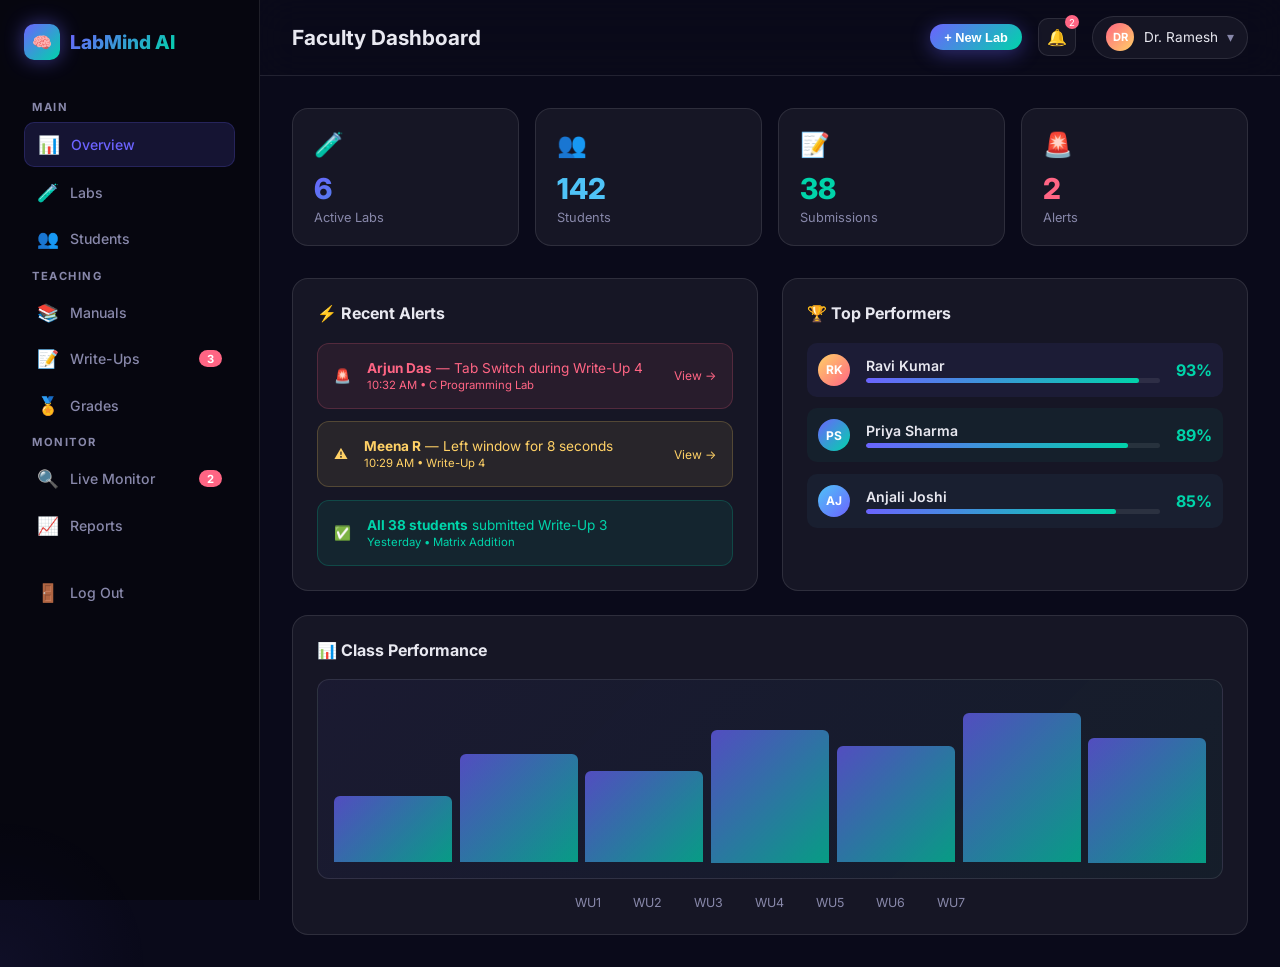
==== commit 9f1391e5: "ollama Integration" ====
--- a/dashboard-faculty.html
+++ b/dashboard-faculty.html
@@ -20,19 +20,12 @@
     </div>
 
     <div class="nav-section">
-      <div class="nav-section-label">Overview</div>
+      <div class="nav-section-label">Main</div>
       <a href="#" class="nav-item active" onclick="showPage('home')">
-        <span class="icon">📊</span> Dashboard
-      </a>
-    </div>
-
-    <div class="nav-section">
-      <div class="nav-section-label">Labs</div>
+        <span class="icon">📊</span> Overview
+      </a>
       <a href="#" class="nav-item" onclick="showPage('labs')">
-        <span class="icon">🧪</span> Manage Labs
-      </a>
-      <a href="#" class="nav-item" onclick="showPage('manual')">
-        <span class="icon">📚</span> Lab Manuals
+        <span class="icon">🧪</span> Labs
       </a>
       <a href="#" class="nav-item" onclick="showPage('students')">
         <span class="icon">👥</span> Students
@@ -40,7 +33,10 @@
     </div>
 
     <div class="nav-section">
-      <div class="nav-section-label">Assessments</div>
+      <div class="nav-section-label">Teaching</div>
+      <a href="#" class="nav-item" onclick="showPage('manual')">
+        <span class="icon">📚</span> Manuals
+      </a>
       <a href="#" class="nav-item" onclick="showPage('writeups')">
         <span class="icon">📝</span> Write-Ups
         <span class="nav-badge">3</span>
@@ -51,7 +47,7 @@
     </div>
 
     <div class="nav-section">
-      <div class="nav-section-label">Monitoring</div>
+      <div class="nav-section-label">Monitor</div>
       <a href="#" class="nav-item" onclick="showPage('monitor')">
         <span class="icon">🔍</span> Live Monitor
         <span class="nav-badge" style="background:var(--danger)">2</span>
@@ -75,7 +71,7 @@
         <h1 id="page-title">Faculty Dashboard</h1>
       </div>
       <div class="header-actions">
-        <button class="btn btn-primary btn-sm" onclick="openModal('create-lab-modal')">+ Create Lab</button>
+        <button class="btn btn-primary btn-sm" onclick="openModal('create-lab-modal')">+ New Lab</button>
         <div class="notif-btn" onclick="showPage('monitor')">
           🔔<div class="notif-badge">2</div>
         </div>
@@ -96,32 +92,28 @@
             <div class="stat-card-icon">🧪</div>
             <div class="stat-card-val gradient-text">6</div>
             <div class="stat-card-label">Active Labs</div>
-            <div class="stat-card-change up">↑ 1 this semester</div>
           </div>
           <div class="stat-card">
             <div class="stat-card-icon">👥</div>
             <div class="stat-card-val" style="color:var(--info)">142</div>
-            <div class="stat-card-label">Total Students</div>
-            <div class="stat-card-change up">↑ 12 enrolled</div>
+            <div class="stat-card-label">Students</div>
           </div>
           <div class="stat-card">
             <div class="stat-card-icon">📝</div>
             <div class="stat-card-val" style="color:var(--success)">38</div>
-            <div class="stat-card-label">Submissions Today</div>
-            <div class="stat-card-change up">↑ High activity</div>
+            <div class="stat-card-label">Submissions</div>
           </div>
           <div class="stat-card">
             <div class="stat-card-icon">🚨</div>
             <div class="stat-card-val" style="color:var(--danger)">2</div>
-            <div class="stat-card-label">Active Alerts</div>
-            <div class="stat-card-change down">Needs attention</div>
+            <div class="stat-card-label">Alerts</div>
           </div>
         </div>
 
         <div class="grid-2">
           <!-- Alerts -->
           <div class="card">
-            <div class="card-title">🚨 Recent Alerts</div>
+            <div class="card-title">⚡ Recent Alerts</div>
             <div class="alert-list">
               <div class="alert-item err" style="cursor:pointer" onclick="showPage('monitor')">
                 <span>🚨</span>
@@ -151,7 +143,7 @@
 
           <!-- Top Performers -->
           <div class="card">
-            <div class="card-title">🏆 Top Performers — C Lab</div>
+            <div class="card-title">🏆 Top Performers</div>
             <div style="display:flex;flex-direction:column;gap:0.7rem">
               <div style="display:flex;align-items:center;gap:1rem;padding:0.7rem;border-radius:10px;background:rgba(108,99,255,0.08)">
                 <div style="width:32px;height:32px;border-radius:50%;background:linear-gradient(135deg,#ffd166,#ff6584);display:flex;align-items:center;justify-content:center;font-size:0.75rem;font-weight:700;color:#fff;flex-shrink:0">RK</div>
@@ -183,7 +175,7 @@
 
         <!-- Class Chart -->
         <div class="card">
-          <div class="card-title">📊 Class Performance — C Programming Lab (Section A)</div>
+          <div class="card-title">📊 Class Performance</div>
           <div class="chart-placeholder" id="home-chart"></div>
           <div style="display:flex;justify-content:center;gap:2rem;margin-top:1rem;font-size:0.78rem;color:var(--text-muted)">
             <span>WU1</span><span>WU2</span><span>WU3</span><span>WU4</span><span>WU5</span><span>WU6</span><span>WU7</span>
--- a/style.css
+++ b/style.css
@@ -31,12 +31,31 @@
   overflow-x: hidden;
 }
 
+/* ── Animated BG ── */
+.animated-bg { position: fixed; top: 0; left: 0; width: 100%; height: 100%; z-index: 0; overflow: hidden; }
+.blob {
+  position: absolute;
+  border-radius: 50%;
+  filter: blur(80px);
+  opacity: 0.4;
+}
+.blob1 { width: 400px; height: 400px; background: rgba(108,99,255,0.5); top: -50px; left: -100px; animation: move 20s infinite alternate; }
+.blob2 { width: 300px; height: 300px; background: rgba(0,212,170,0.5); bottom: -50px; right: -50px; animation: move 22s infinite alternate; animation-delay: -5s; }
+.blob3 { width: 250px; height: 250px; background: rgba(255,101,132,0.4); top: 50%; left: 40%; animation: move 25s infinite alternate; animation-delay: -10s; }
+.blob4 { width: 200px; height: 200px; background: rgba(79,195,247,0.4); top: 20%; right: 20%; animation: move 18s infinite alternate; animation-delay: -2s; }
+
+@keyframes move {
+  from { transform: translate(0, 0) rotate(0deg) scale(1); }
+  to   { transform: translate(200px, 100px) rotate(180deg) scale(1.2); }
+}
+
+
 /* Scrollbar */
 ::-webkit-scrollbar { width: 6px; }
 ::-webkit-scrollbar-track { background: #111; }
 ::-webkit-scrollbar-thumb { background: var(--primary); border-radius: 3px; }
 
-/* ── Particles BG ── */
+/* ── Particles BG (removed) ── */
 #particles-bg {
   position: fixed; inset: 0;
   pointer-events: none; z-index: 0;
@@ -92,7 +111,7 @@
   transition: all 0.3s; text-decoration: none; display: inline-flex;
   align-items: center; gap: 0.4rem; position: relative; overflow: hidden;
 }
-.btn::before {
+.btn:not(.btn-primary)::before {
   content: ''; position: absolute; inset: 0; background: rgba(255,255,255,0.1);
   transform: translateX(-100%); transition: transform 0.3s;
 }
@@ -100,8 +119,8 @@
 .btn-primary { background: var(--gradient); color: #fff; box-shadow: 0 4px 20px rgba(108,99,255,0.4); }
 .btn-primary:hover { transform: translateY(-2px); box-shadow: 0 8px 30px rgba(108,99,255,0.6); }
 .btn-outline { background: transparent; color: var(--text); border: 1px solid var(--border); }
-.btn-outline:hover { border-color: var(--primary); color: var(--primary); transform: translateY(-2px); }
-.btn-secondary { background: rgba(0,212,170,0.15); color: var(--secondary); border: 1px solid rgba(0,212,170,0.3); }
+.btn-outline:hover { border-color: var(--primary); color: var(--primary); transform: translateY(-2px) scale(1.05); }
+.btn-secondary { background: rgba(0,212,170,0.15); color: var(--secondary); border: 1px solid rgba(0,212,170,0.3); transform: perspective(1px) translateZ(0); }
 .btn-secondary:hover { background: rgba(0,212,170,0.25); transform: translateY(-2px); }
 .btn-danger { background: rgba(255,101,132,0.15); color: var(--danger); border: 1px solid rgba(255,101,132,0.3); }
 .btn-sm { padding: 0.35rem 0.9rem; font-size: 0.8rem; }
@@ -119,10 +138,13 @@
   display: inline-flex; align-items: center; gap: 0.5rem;
   padding: 0.4rem 1rem; border-radius: 50px;
   background: rgba(108,99,255,0.15); border: 1px solid rgba(108,99,255,0.3);
-  color: var(--primary); font-size: 0.8rem; font-weight: 600;
-  margin-bottom: 1.5rem; animation: float 3s ease-in-out infinite;
-}
-@keyframes float { 0%,100% { transform: translateY(0); } 50% { transform: translateY(-6px); } }
+  color: var(--primary); font-size: 0.8rem; font-weight: 600; margin-bottom: 1.5rem;
+  animation: float 4s ease-in-out infinite;
+}
+@keyframes float {
+  0%,100% { transform: translateY(0) rotate(0); }
+  50% { transform: translateY(-8px) rotate(-1deg); }
+}
 
 .hero-title {
   font-size: clamp(2.5rem, 5vw, 4rem); font-weight: 900;
@@ -150,10 +172,13 @@
   background: rgba(255,255,255,0.04); border: 1px solid var(--border);
   border-radius: 20px; padding: 1.5rem;
   backdrop-filter: blur(20px);
-  box-shadow: 0 20px 60px rgba(0,0,0,0.4);
-  animation: float-card 4s ease-in-out infinite;
-}
-@keyframes float-card { 0%,100% { transform: translateY(0) rotate(0deg); } 50% { transform: translateY(-12px) rotate(1deg); } }
+  box-shadow: 0 20px 60px rgba(0,0,0,0.4); position: relative;
+  animation: float-card 5s ease-in-out infinite;
+}
+@keyframes float-card {
+  0%,100% { transform: translateY(0) rotate(-1deg); }
+  50% { transform: translateY(-15px) rotate(1.5deg); }
+}
 
 .card-header { display: flex; align-items: center; gap: 0.5rem; margin-bottom: 1rem; }
 .dot { width: 10px; height: 10px; border-radius: 50%; }
@@ -192,7 +217,7 @@
 .floating-chip {
   position: absolute; padding: 0.4rem 0.9rem; border-radius: 20px;
   font-size: 0.75rem; font-weight: 600; backdrop-filter: blur(10px);
-  border: 1px solid var(--border); animation: float 3s ease-in-out infinite;
+  border: 1px solid var(--border); animation: float 4s ease-in-out infinite;
 }
 .chip1 { top: -20px; right: 20px; background: rgba(108,99,255,0.2); color: var(--primary); animation-delay: 0.5s; }
 .chip2 { bottom: 30px; left: -30px; background: rgba(0,212,170,0.2); color: var(--secondary); animation-delay: 1s; }
@@ -218,15 +243,13 @@
   background: var(--bg-card); border: 1px solid var(--border);
   border-radius: 20px; padding: 2rem; position: relative; overflow: hidden;
   transition: all 0.4s; cursor: default;
-}
-.feature-card::before {
-  content: ''; position: absolute; inset: 0;
-  background: var(--gradient); opacity: 0; transition: opacity 0.4s;
-  border-radius: 20px;
-}
-.feature-card:hover { transform: translateY(-8px); border-color: rgba(108,99,255,0.4);
-  box-shadow: 0 20px 50px rgba(108,99,255,0.2); }
-.feature-card:hover::before { opacity: 0.04; }
+  will-change: transform;
+}
+.feature-card:hover {
+  transform: translateY(-8px);
+  border-color: rgba(108,99,255,0.4);
+  box-shadow: 0 20px 50px rgba(108,99,255,0.2), 0 0 0 1px rgba(108,99,255,0.5);
+}
 
 .feature-icon {
   width: 56px; height: 56px; border-radius: 16px;
@@ -348,9 +371,10 @@
 }
 .cta-box {
   max-width: 700px; margin: 0 auto; padding: 4rem 3rem;
-  background: linear-gradient(135deg, rgba(108,99,255,0.15), rgba(0,212,170,0.1));
-  border: 1px solid rgba(108,99,255,0.3); border-radius: 30px;
+  background: linear-gradient(135deg, rgba(37,99,235,0.15), rgba(22,163,74,0.1));
+  border: 1px solid var(--brand-mid); border-radius: var(--radius-lg);
   position: relative; overflow: hidden;
+  box-shadow: var(--shadow-md);
 }
 .cta-box::before {
   content: ''; position: absolute; top: -50%; left: -50%;
@@ -534,7 +558,8 @@
 .code-editor {
   padding: 1rem; font-family: 'JetBrains Mono', monospace;
   font-size: 0.82rem; line-height: 1.8; border-right: 1px solid rgba(255,255,255,0.06);
-  position: relative;
+  position: relative; resize: none; width: 100%; min-height: 320px;
+  background: transparent; border: none; outline: none; color: var(--text);
 }
 .line-numbers {
   color: #555; user-select: none; margin-right: 1rem;
